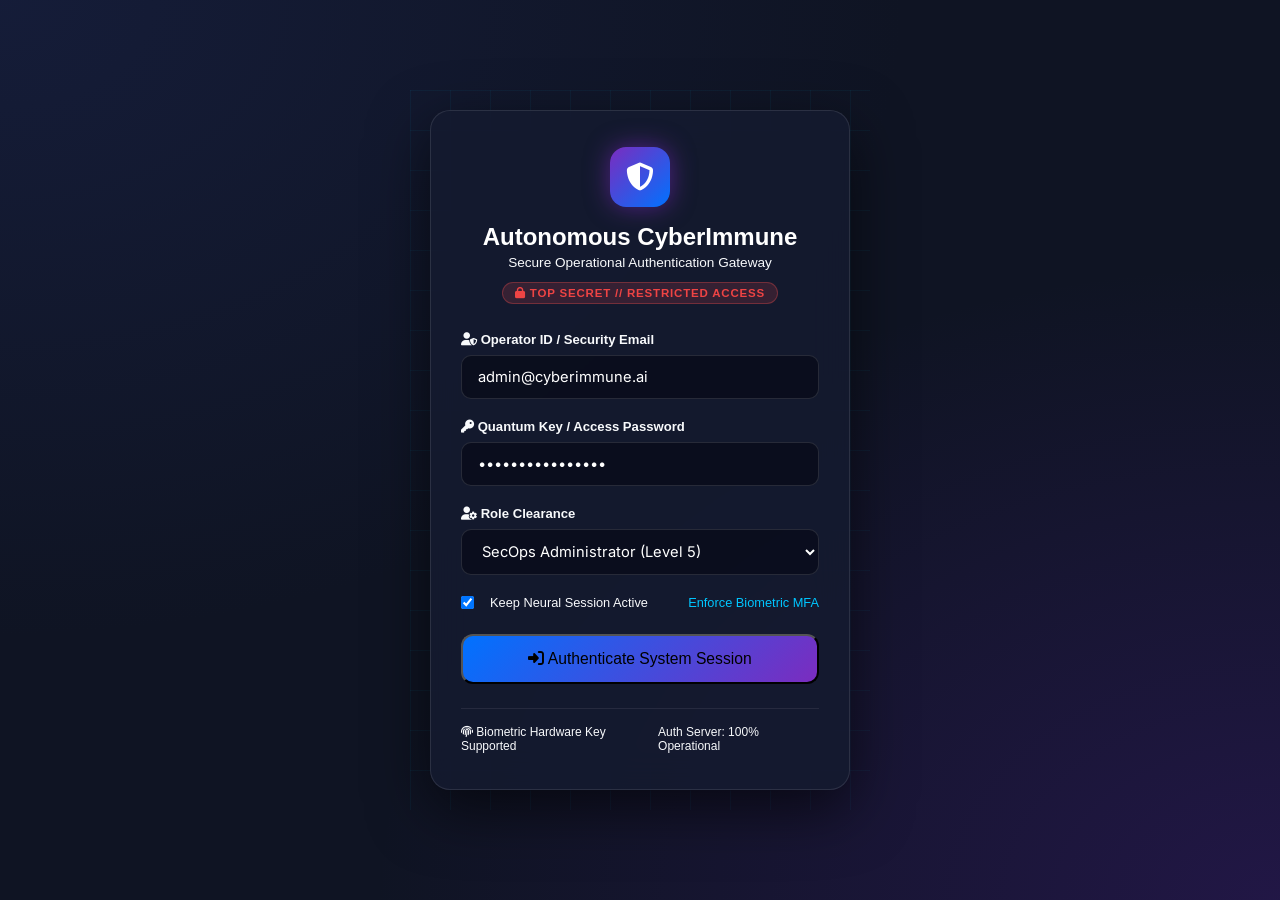
==== login.html @ c81a0764 "Add login page UI" ====
<!DOCTYPE html>
<html lang="en">
<head>
    <meta charset="UTF-8">
    <meta name="viewport" content="width=device-width, initial-scale=1.0">
    <title>CyberImmune - Secure Terminal Authentication</title>
    <link href="https://fonts.googleapis.com/css2?family=Inter:wght@300;400;500;600;700&family=JetBrains+Mono:wght@400;600&display=swap" rel="stylesheet">
    <link rel="stylesheet" href="https://cdnjs.cloudflare.com/ajax/libs/font-awesome/6.4.0/css/all.min.css">
    <link rel="stylesheet" href="css/style.css">
    <link rel="stylesheet" href="css/login.css">
</head>
<body class="dark-theme login-body">
    <div class="login-wrapper">
        <!-- Background Grid Effect -->
        <div class="cyber-grid-overlay"></div>

        <div class="login-card">
            <div class="login-header">
                <div class="brand-logo">
                    <i class="fa-solid fa-shield-halved glow-shield"></i>
                </div>
                <h2>Autonomous CyberImmune</h2>
                <p class="subtitle">Secure Operational Authentication Gateway</p>
                <div class="clearance-badge">
                    <i class="fa-solid fa-lock"></i> TOP SECRET // RESTRICTED ACCESS
                </div>
            </div>

            <!-- Login Form -->
            <form id="loginForm" onsubmit="handleLogin(event)">
                <div class="form-group">
                    <label for="username"><i class="fa-solid fa-user-shield"></i> Operator ID / Security Email</label>
                    <div class="input-wrapper">
                        <input type="text" id="username" placeholder="admin@cyberimmune.ai" required value="admin@cyberimmune.ai">
                    </div>
                </div>

                <div class="form-group">
                    <label for="password"><i class="fa-solid fa-key"></i> Quantum Key / Access Password</label>
                    <div class="input-wrapper">
                        <input type="password" id="password" placeholder="••••••••••••••••" required value="CyberShield2026!">
                    </div>
                </div>

                <div class="form-group">
                    <label for="clearance"><i class="fa-solid fa-user-gear"></i> Role Clearance</label>
                    <div class="input-wrapper">
                        <select id="clearance">
                            <option value="admin">SecOps Administrator (Level 5)</option>
                            <option value="analyst">Security Threat Analyst (Level 3)</option>
                            <option value="auditor">Compliance & AI Auditor (Level 2)</option>
                        </select>
                    </div>
                </div>

                <div class="form-options">
                    <label class="checkbox-container">
                        <input type="checkbox" checked>
                        <span class="checkmark"></span>
                        Keep Neural Session Active
                    </label>
                    <a href="#" class="forgot-link" onclick="triggerMFA()">Enforce Biometric MFA</a>
                </div>

                <button type="submit" class="btn btn-login" id="loginBtn">
                    <i class="fa-solid fa-right-to-bracket"></i> Authenticate System Session
                </button>
            </form>

            <div class="login-footer">
                <p><i class="fa-solid fa-fingerprint"></i> Biometric Hardware Key Supported</p>
                <span class="status-indicator"><span class="status-dot"></span> Auth Server: 100% Operational</span>
            </div>
        </div>
    </div>

    <script>
        function handleLogin(e) {
            e.preventDefault();
            const btn = document.getElementById('loginBtn');
            btn.innerHTML = '<i class="fa-solid fa-circle-notch fa-spin"></i> Verifying Credentials & RSA Signatures...';
            btn.disabled = true;

            setTimeout(() => {
                btn.innerHTML = '<i class="fa-solid fa-circle-check"></i> Access Granted! Redirecting...';
                btn.style.background = 'linear-gradient(135deg, #00e676, #00b0ff)';
                
                setTimeout(() => {
                    window.location.href = 'index.html';
                }, 800);
            }, 1200);
        }

        function triggerMFA() {
            alert('Hardware Passkey prompt initiated. Insert your YubiKey or scan WebAuthn fingerprint.');
        }
    </script>
</body>
</html>
---- css/style.css ----
/* ----------------------------------------------------
   Spacious Enterprise Cyber Immune Dashboard Styles
   ---------------------------------------------------- */
:root {
    --bg-page: #eef2f7;
    --bg-page-dark: #0f1423;
    
    --card-bg: #ffffff;
    --card-bg-dark: rgba(23, 29, 48, 0.75);
    --card-border: rgba(255, 255, 255, 0.08);
    
    --text-heading: #1e293b;
    --text-heading-dark: #f8fafc;
    --text-sub: #64748b;
    --text-sub-dark: #94a3b8;
    
    /* Button Gradients matching reference image */
    --btn-blue: linear-gradient(135deg, #0075ff, #0052cc);
    --btn-blue-hover: linear-gradient(135deg, #0060d0, #003d99);
    --btn-purple: linear-gradient(135deg, #6c2bd9, #4c1d95);
    --btn-purple-hover: linear-gradient(135deg, #581c87, #3b0764);

    --accent-cyan: #00f2fe;
    --accent-green: #10b981;
    --accent-red: #ef4444;

    --font-primary: 'Plus Jakarta Sans', -apple-system, BlinkMacSystemFont, sans-serif;
    --font-mono: 'JetBrains Mono', monospace;
    
    --radius-card: 24px;
    --radius-btn: 14px;
}

* {
    margin: 0;
    padding: 0;
    box-sizing: border-box;
}

body.dark-theme {
    background-color: var(--bg-page-dark);
    background-image: 
        radial-gradient(at 0% 0%, rgba(30, 41, 89, 0.4) 0px, transparent 50%),
        radial-gradient(at 100% 100%, rgba(76, 29, 149, 0.3) 0px, transparent 50%);
    background-attachment: fixed;
    color: var(--text-heading-dark);
    font-family: var(--font-primary);
    min-height: 100vh;
    overflow-x: hidden;
}

.app-layout {
    display: flex;
    min-height: 100vh;
}

/* ------------------ SIDEBAR ------------------ */
.sidebar {
    width: 280px;
    background: rgba(15, 20, 35, 0.85);
    backdrop-filter: blur(20px);
    border-right: 1px solid var(--card-border);
    display: flex;
    flex-direction: column;
    padding: 32px 20px;
    position: sticky;
    top: 0;
    height: 100vh;
    z-index: 100;
}

.sidebar-header {
    display: flex;
    align-items: center;
    gap: 14px;
    padding-bottom: 28px;
    border-bottom: 1px solid var(--card-border);
    margin-bottom: 28px;
}

.brand-logo {
    width: 48px;
    height: 48px;
    background: var(--btn-purple);
    border-radius: 14px;
    display: flex;
    align-items: center;
    justify-content: center;
    font-size: 22px;
    color: #fff;
    box-shadow: 0 0 20px rgba(108, 43, 217, 0.4);
}

.brand-info h2 {
    font-size: 1.2rem;
    font-weight: 700;
    color: #fff;
}

.version-tag {
    font-size: 0.75rem;
    color: var(--accent-cyan);
    font-family: var(--font-mono);
}

.nav-links {
    display: flex;
    flex-direction: column;
    gap: 10px;
    flex: 1;
}

.nav-link {
    display: flex;
    align-items: center;
    gap: 14px;
    padding: 14px 18px;
    color: var(--text-sub-dark);
    text-decoration: none;
    font-size: 0.95rem;
    font-weight: 500;
    border-radius: 14px;
    transition: all 0.25s ease;
}

.nav-link i {
    font-size: 1.1rem;
    width: 22px;
}

.nav-link:hover, .nav-link.active {
    color: #fff;
    background: rgba(0, 117, 255, 0.15);
    border-left: 4px solid var(--accent-cyan);
}

.sidebar-user {
    padding-top: 20px;
    border-top: 1px solid var(--card-border);
    display: flex;
    align-items: center;
    gap: 12px;
}

.user-avatar {
    width: 40px;
    height: 40px;
    background: rgba(255, 255, 255, 0.1);
    border-radius: 50%;
    display: flex;
    align-items: center;
    justify-content: center;
    color: var(--accent-cyan);
}

.user-name {
    font-size: 0.88rem;
    font-weight: 600;
    color: #fff;
}

.user-role {
    font-size: 0.75rem;
    color: var(--text-sub-dark);
}

/* ------------------ WORKSPACE CANVAS ------------------ */
.workspace {
    flex: 1;
    padding: 40px 50px;
    max-width: 1440px;
    margin: 0 auto;
    display: flex;
    flex-direction: column;
    gap: 32px; /* Generous breathing room between sections */
}

/* Top Banner Header */
.top-banner-card {
    background: rgba(255, 255, 255, 0.05);
    border: 1px solid var(--card-border);
    backdrop-filter: blur(16px);
    border-radius: var(--radius-card);
    padding: 28px 40px;
    display: flex;
    justify-content: space-between;
    align-items: center;
    box-shadow: 0 10px 30px rgba(0, 0, 0, 0.2);
}

.banner-title h1 {
    font-size: 1.75rem;
    font-weight: 700;
    letter-spacing: -0.5px;
    color: #ffffff;
}

.online-status-badge {
    display: flex;
    align-items: center;
    gap: 10px;
    background: rgba(16, 185, 129, 0.12);
    border: 1px solid rgba(16, 185, 129, 0.3);
    padding: 10px 20px;
    border-radius: 30px;
    color: var(--accent-green);
    font-weight: 600;
    font-size: 0.9rem;
}

.pulse-dot {
    width: 10px;
    height: 10px;
    background: var(--accent-green);
    border-radius: 50%;
    box-shadow: 0 0 12px var(--accent-green);
    animation: pulseGlow 2s infinite;
}

@keyframes pulseGlow {
    0% { transform: scale(0.95); opacity: 0.8; }
    50% { transform: scale(1.25); opacity: 1; }
    100% { transform: scale(0.95); opacity: 0.8; }
}

/* ------------------ SECTION CARDS (Spacious & Clean) ------------------ */
.section-card {
    background: var(--card-bg-dark);
    border: 1px solid var(--card-border);
    backdrop-filter: blur(20px);
    border-radius: var(--radius-card);
    padding: 36px 44px; /* Generous internal card padding */
    box-shadow: 0 12px 40px rgba(0, 0, 0, 0.3);
}

.section-card-header {
    margin-bottom: 24px;
}

.section-card-header h2 {
    font-size: 1.4rem;
    font-weight: 700;
    color: #ffffff;
}

.section-subtitle {
    color: var(--text-sub-dark);
    font-size: 0.95rem;
    margin-top: 6px;
}

/* ------------------ SYSTEM CONTROLS BUTTON GRID ------------------ */
/* Exact match to user photo layout: Clean 3-column button grid */
.controls-button-grid {
    display: grid;
    grid-template-columns: repeat(3, 1fr);
    gap: 20px; /* Generous gap between buttons */
    margin-top: 10px;
}

.action-btn {
    padding: 18px 24px; /* Spacious button height */
    border-radius: var(--radius-btn);
    border: none;
    font-size: 0.98rem;
    font-weight: 600;
    color: #ffffff;
    cursor: pointer;
    text-align: center;
    transition: all 0.25s cubic-bezier(0.4, 0, 0.2, 1);
    box-shadow: 0 6px 20px rgba(0, 0, 0, 0.25);
    letter-spacing: 0.2px;
}

.btn-blue {
    background: var(--btn-blue);
}
.btn-blue:hover {
    background: var(--btn-blue-hover);
    transform: translateY(-3px);
    box-shadow: 0 10px 25px rgba(0, 117, 255, 0.4);
}

.btn-purple {
    background: var(--btn-purple);
}
.btn-purple:hover {
    background: var(--btn-purple-hover);
    transform: translateY(-3px);
    box-shadow: 0 10px 25px rgba(108, 43, 217, 0.4);
}

/* ------------------ REAL-TIME METRICS (Spacious & Prominent) ------------------ */
.metrics-spacious-grid {
    display: grid;
    grid-template-columns: repeat(2, 1fr); /* 2 large clean boxes as seen in photo or 4 */
    gap: 28px;
    margin-top: 12px;
}

@media (min-width: 1200px) {
    .metrics-spacious-grid {
        grid-template-columns: repeat(4, 1fr);
    }
}

.metric-container {
    background: rgba(255, 255, 255, 0.03);
    border: 1px solid var(--card-border);
    border-radius: 18px;
    padding: 32px 24px;
    text-align: center;
    transition: background 0.3s ease;
}

.metric-container:hover {
    background: rgba(255, 255, 255, 0.05);
}

.metric-heading {
    font-size: 0.85rem;
    font-weight: 700;
    letter-spacing: 2px;
    color: var(--text-sub-dark);
    text-transform: uppercase;
}

.metric-value-large {
    font-size: 3rem; /* Prominent large numbers */
    font-weight: 700;
    color: #0075ff; /* Rich blue color matching screenshot */
    margin-top: 16px;
    font-family: var(--font-mono);
    text-shadow: 0 0 20px rgba(0, 117, 255, 0.3);
}

/* ------------------ TELEMETRY & LOGS ------------------ */
.dual-section-grid {
    display: grid;
    grid-template-columns: 3fr 2fr;
    gap: 32px;
}

.flex-header {
    display: flex;
    justify-content: space-between;
    align-items: center;
}

.live-tag {
    background: rgba(239, 68, 68, 0.15);
    color: var(--accent-red);
    padding: 6px 14px;
    border-radius: 20px;
    font-size: 0.78rem;
    font-weight: 700;
    letter-spacing: 1px;
}

.chart-wrapper {
    height: 300px;
    position: relative;
    margin-top: 12px;
}

.spacious-logs-container {
    background: rgba(10, 14, 26, 0.8);
    border: 1px solid var(--card-border);
    border-radius: 16px;
    padding: 16px;
    height: 300px;
    overflow-y: auto;
    font-family: var(--font-mono);
    font-size: 0.85rem;
    display: flex;
    flex-direction: column;
    gap: 10px;
}

.log-item {
    padding: 10px 14px;
    border-radius: 8px;
    line-height: 1.5;
}

.log-item.info { background: rgba(0, 242, 254, 0.06); color: #e2e8f0; }
.log-item.success { background: rgba(16, 185, 129, 0.08); color: #a7f3d0; }
.log-item.warning { background: rgba(245, 158, 11, 0.08); color: #fde68a; }
.log-item.danger { background: rgba(239, 68, 68, 0.1); color: #fca5a5; }

.log-time { color: var(--text-sub-dark); margin-right: 8px; }
.log-tag { font-weight: 700; color: #fff; margin-right: 6px; }

.btn-clear {
    background: none;
    border: none;
    color: var(--text-sub-dark);
    cursor: pointer;
    font-size: 0.85rem;
}
.btn-clear:hover { color: #fff; }

/* ------------------ MODAL ------------------ */
.modal-backdrop {
    position: fixed;
    top: 0; left: 0; right: 0; bottom: 0;
    background: rgba(10, 14, 26, 0.8);
    backdrop-filter: blur(10px);
    display: none;
    align-items: center;
    justify-content: center;
    z-index: 1000;
}

.modal-backdrop.active { display: flex; }

.modal-window {
    background: #151b2e;
    border: 1px solid var(--card-border);
    border-radius: var(--radius-card);
    width: 650px;
    max-width: 90%;
    padding: 36px;
    box-shadow: 0 25px 60px rgba(0, 0, 0, 0.6);
}

.modal-top {
    display: flex;
    justify-content: space-between;
    align-items: center;
    border-bottom: 1px solid var(--card-border);
    padding-bottom: 16px;
    margin-bottom: 20px;
}

.modal-close {
    background: none;
    border: none;
    color: var(--text-sub-dark);
    font-size: 1.8rem;
    cursor: pointer;
}
.modal-close:hover { color: #fff; }

/* Responsive */
@media (max-width: 1024px) {
    .controls-button-grid { grid-template-columns: repeat(2, 1fr); }
    .dual-section-grid { grid-template-columns: 1fr; }
}

@media (max-width: 768px) {
    .app-layout { flex-direction: column; }
    .sidebar { width: 100%; height: auto; position: relative; }
    .controls-button-grid { grid-template-columns: 1fr; }
    .workspace { padding: 20px; }
}
---- css/login.css ----
/* Login Page Specific Styling */

.login-body {
    display: flex;
    align-items: center;
    justify-content: center;
    min-height: 100vh;
    background: #090c19;
    position: relative;
    overflow: hidden;
}

.cyber-grid-overlay {
    position: absolute;
    top: 0; left: 0; right: 0; bottom: 0;
    background-image: 
        linear-gradient(rgba(0, 198, 255, 0.05) 1px, transparent 1px),
        linear-gradient(90deg, rgba(0, 198, 255, 0.05) 1px, transparent 1px);
    background-size: 40px 40px;
    pointer-events: none;
}

.login-wrapper {
    position: relative;
    z-index: 10;
    width: 100%;
    max-width: 460px;
    padding: 20px;
}

.login-card {
    background: rgba(20, 26, 48, 0.85);
    border: 1px solid rgba(255, 255, 255, 0.1);
    backdrop-filter: blur(20px);
    border-radius: 20px;
    padding: 36px 30px;
    box-shadow: 0 20px 60px rgba(0, 0, 0, 0.6);
}

.login-header {
    text-align: center;
    margin-bottom: 28px;
}

.brand-logo {
    width: 60px;
    height: 60px;
    background: linear-gradient(135deg, #7b2cbf, #0072ff);
    border-radius: 16px;
    display: flex;
    align-items: center;
    justify-content: center;
    font-size: 28px;
    margin: 0 auto 16px;
    box-shadow: 0 0 25px rgba(123, 44, 191, 0.6);
}

.login-header h2 {
    font-size: 1.5rem;
    font-weight: 700;
    color: #fff;
}

.login-header .subtitle {
    font-size: 0.85rem;
    color: var(--text-muted);
    margin-top: 4px;
}

.clearance-badge {
    display: inline-block;
    background: rgba(255, 82, 82, 0.15);
    border: 1px solid rgba(255, 82, 82, 0.3);
    color: var(--accent-red);
    font-size: 0.72rem;
    font-weight: 700;
    padding: 4px 12px;
    border-radius: 20px;
    margin-top: 12px;
    letter-spacing: 0.8px;
}

.form-group {
    margin-bottom: 20px;
}

.form-group label {
    display: block;
    font-size: 0.82rem;
    font-weight: 600;
    color: var(--text-muted);
    margin-bottom: 8px;
}

.input-wrapper input, .input-wrapper select {
    width: 100%;
    padding: 12px 16px;
    background: rgba(8, 11, 24, 0.7);
    border: 1px solid rgba(255, 255, 255, 0.12);
    border-radius: 10px;
    color: #fff;
    font-family: 'Inter', sans-serif;
    font-size: 0.92rem;
    outline: none;
    transition: all 0.2s ease;
}

.input-wrapper input:focus, .input-wrapper select:focus {
    border-color: #00c6ff;
    box-shadow: 0 0 12px rgba(0, 198, 255, 0.3);
}

.form-options {
    display: flex;
    justify-content: space-between;
    align-items: center;
    font-size: 0.8rem;
    color: var(--text-muted);
    margin-bottom: 24px;
}

.checkbox-container {
    display: flex;
    align-items: center;
    gap: 8px;
    cursor: pointer;
}

.forgot-link {
    color: #00c6ff;
    text-decoration: none;
}
.forgot-link:hover { text-decoration: underline; }

.btn-login {
    width: 100%;
    padding: 14px;
    font-size: 0.98rem;
    background: linear-gradient(135deg, #0072ff, #7b2cbf);
    border-radius: 12px;
}

.login-footer {
    margin-top: 24px;
    padding-top: 16px;
    border-top: 1px solid rgba(255, 255, 255, 0.08);
    display: flex;
    justify-content: space-between;
    align-items: center;
    font-size: 0.75rem;
    color: var(--text-muted);
}
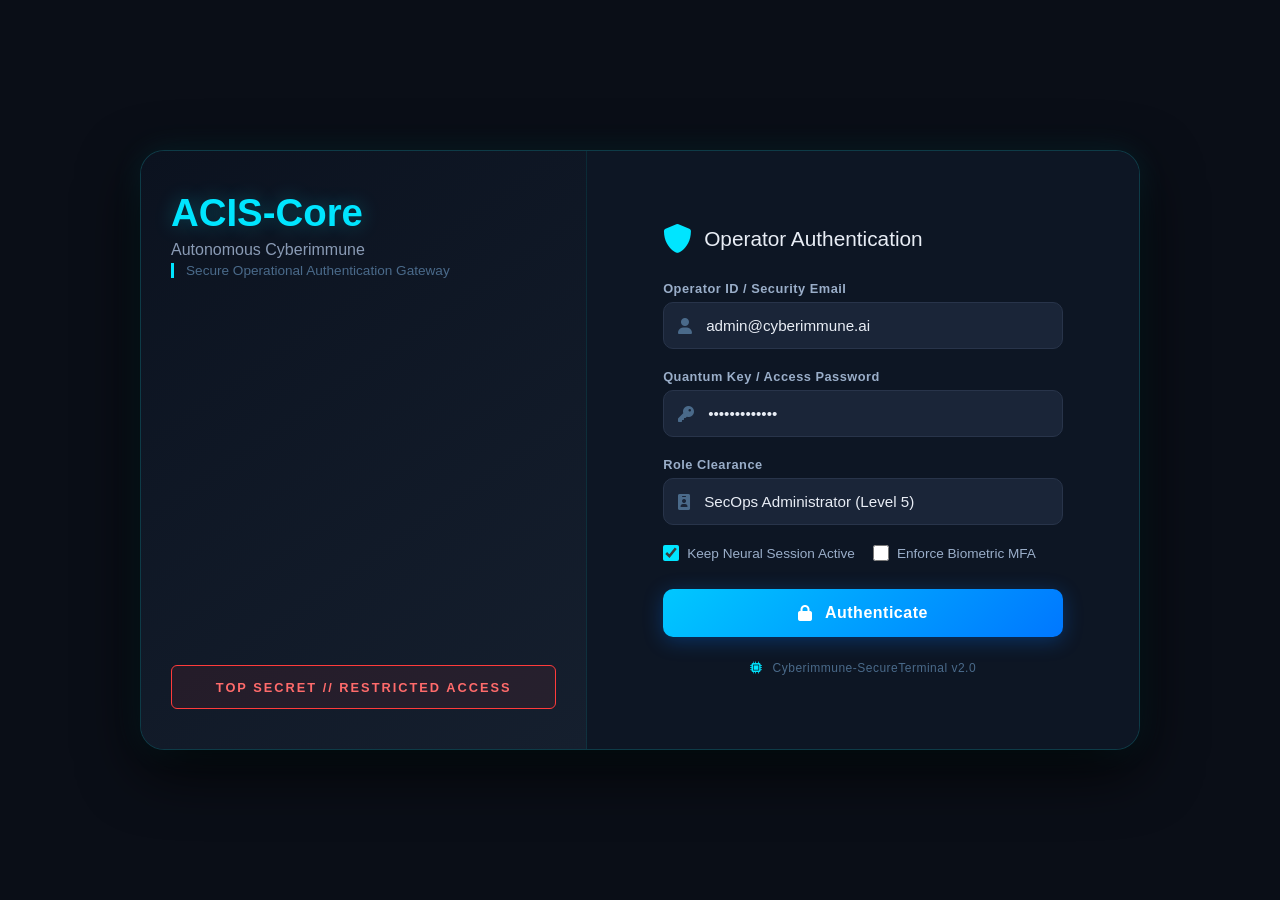
==== commit 0b9496c4: "Added Flask backend, ML models, and updated UI scripts" ====
--- a/login.html
+++ b/login.html
@@ -1,99 +1,106 @@
 <!DOCTYPE html>
-<html lang="en">
+<html>
 <head>
     <meta charset="UTF-8">
-    <meta name="viewport" content="width=device-width, initial-scale=1.0">
-    <title>CyberImmune - Secure Terminal Authentication</title>
-    <link href="https://fonts.googleapis.com/css2?family=Inter:wght@300;400;500;600;700&family=JetBrains+Mono:wght@400;600&display=swap" rel="stylesheet">
-    <link rel="stylesheet" href="https://cdnjs.cloudflare.com/ajax/libs/font-awesome/6.4.0/css/all.min.css">
-    <link rel="stylesheet" href="css/style.css">
+    <title>ACIS-Core Login</title>
     <link rel="stylesheet" href="css/login.css">
+    <link rel="stylesheet" href="https://cdnjs.cloudflare.com/ajax/libs/font-awesome/6.0.0-beta3/css/all.min.css">
 </head>
-<body class="dark-theme login-body">
-    <div class="login-wrapper">
-        <!-- Background Grid Effect -->
-        <div class="cyber-grid-overlay"></div>
-
-        <div class="login-card">
-            <div class="login-header">
-                <div class="brand-logo">
-                    <i class="fa-solid fa-shield-halved glow-shield"></i>
+<body>
+    <div class="login-container">
+        <div class="login-left">
+            <div class="brand">
+                <h1>ACIS-Core</h1>
+                <p>Autonomous Cyberimmune</p>
+                <p class="tagline">Secure Operational Authentication Gateway</p>
+            </div>
+            <div class="classification">
+                <span>TOP SECRET // RESTRICTED ACCESS</span>
+            </div>
+        </div>
+        <div class="login-right">
+            <div class="form-wrapper">
+                <div class="form-header">
+                    <i class="fas fa-shield-alt"></i>
+                    <h2>Operator Authentication</h2>
                 </div>
-                <h2>Autonomous CyberImmune</h2>
-                <p class="subtitle">Secure Operational Authentication Gateway</p>
-                <div class="clearance-badge">
-                    <i class="fa-solid fa-lock"></i> TOP SECRET // RESTRICTED ACCESS
+                <form id="loginForm">
+                    <div class="input-group">
+                        <label>Operator ID / Security Email</label>
+                        <div class="input-field">
+                            <i class="fas fa-user"></i>
+                            <input type="email" id="email" value="admin@cyberimmune.ai" required>
+                        </div>
+                    </div>
+                    <div class="input-group">
+                        <label>Quantum Key / Access Password</label>
+                        <div class="input-field">
+                            <i class="fas fa-key"></i>
+                            <input type="password" id="password" value="SecurePass123" required>
+                        </div>
+                    </div>
+                    <div class="input-group">
+                        <label>Role Clearance</label>
+                        <div class="input-field">
+                            <i class="fas fa-id-badge"></i>
+                            <select id="role">
+                                <option>SecOps Administrator (Level 5)</option>
+                                <option>Cyber Analyst (Level 4)</option>
+                                <option>Security Engineer (Level 3)</option>
+                                <option>Observer (Level 2)</option>
+                                <option>Guest (Level 1)</option>
+                            </select>
+                        </div>
+                    </div>
+                    <div class="checkbox-group">
+                        <label class="checkbox-item"><input type="checkbox" checked><span>Keep Neural Session Active</span></label>
+                        <label class="checkbox-item"><input type="checkbox"><span>Enforce Biometric MFA</span></label>
+                    </div>
+                    <button type="submit" class="login-btn" id="loginBtn">
+                        <i class="fas fa-lock"></i> Authenticate
+                    </button>
+                </form>
+                <div class="footer-note">
+                    <i class="fas fa-microchip"></i> Cyberimmune-SecureTerminal v2.0
                 </div>
-            </div>
-
-            <!-- Login Form -->
-            <form id="loginForm" onsubmit="handleLogin(event)">
-                <div class="form-group">
-                    <label for="username"><i class="fa-solid fa-user-shield"></i> Operator ID / Security Email</label>
-                    <div class="input-wrapper">
-                        <input type="text" id="username" placeholder="admin@cyberimmune.ai" required value="admin@cyberimmune.ai">
-                    </div>
-                </div>
-
-                <div class="form-group">
-                    <label for="password"><i class="fa-solid fa-key"></i> Quantum Key / Access Password</label>
-                    <div class="input-wrapper">
-                        <input type="password" id="password" placeholder="••••••••••••••••" required value="CyberShield2026!">
-                    </div>
-                </div>
-
-                <div class="form-group">
-                    <label for="clearance"><i class="fa-solid fa-user-gear"></i> Role Clearance</label>
-                    <div class="input-wrapper">
-                        <select id="clearance">
-                            <option value="admin">SecOps Administrator (Level 5)</option>
-                            <option value="analyst">Security Threat Analyst (Level 3)</option>
-                            <option value="auditor">Compliance & AI Auditor (Level 2)</option>
-                        </select>
-                    </div>
-                </div>
-
-                <div class="form-options">
-                    <label class="checkbox-container">
-                        <input type="checkbox" checked>
-                        <span class="checkmark"></span>
-                        Keep Neural Session Active
-                    </label>
-                    <a href="#" class="forgot-link" onclick="triggerMFA()">Enforce Biometric MFA</a>
-                </div>
-
-                <button type="submit" class="btn btn-login" id="loginBtn">
-                    <i class="fa-solid fa-right-to-bracket"></i> Authenticate System Session
-                </button>
-            </form>
-
-            <div class="login-footer">
-                <p><i class="fa-solid fa-fingerprint"></i> Biometric Hardware Key Supported</p>
-                <span class="status-indicator"><span class="status-dot"></span> Auth Server: 100% Operational</span>
             </div>
         </div>
     </div>
-
     <script>
-        function handleLogin(e) {
+        document.getElementById('loginForm').addEventListener('submit', async function(e) {
             e.preventDefault();
             const btn = document.getElementById('loginBtn');
-            btn.innerHTML = '<i class="fa-solid fa-circle-notch fa-spin"></i> Verifying Credentials & RSA Signatures...';
+            const originalText = btn.innerHTML;
+            btn.innerHTML = '<i class="fas fa-spinner fa-spin"></i> Authenticating...';
             btn.disabled = true;
-
-            setTimeout(() => {
-                btn.innerHTML = '<i class="fa-solid fa-circle-check"></i> Access Granted! Redirecting...';
-                btn.style.background = 'linear-gradient(135deg, #00e676, #00b0ff)';
-                
-                setTimeout(() => {
+            try {
+                const res = await fetch('http://127.0.0.1:5001/api/login', {
+                    method: 'POST',
+                    headers: { 'Content-Type': 'application/json' },
+                    body: JSON.stringify({
+                        email: document.getElementById('email').value,
+                        password: document.getElementById('password').value,
+                        role: document.getElementById('role').value
+                    })
+                });
+                const data = await res.json();
+                if (data.success) {
+                    localStorage.setItem('user', JSON.stringify(data));
+                    alert('✅ Login successful!');
                     window.location.href = 'index.html';
-                }, 800);
-            }, 1200);
-        }
-
-        function triggerMFA() {
-            alert('Hardware Passkey prompt initiated. Insert your YubiKey or scan WebAuthn fingerprint.');
+                } else {
+                    alert('❌ Login failed: ' + data.message);
+                }
+            } catch (err) {
+                alert('❌ Server not running! Start backend first.');
+            } finally {
+                btn.innerHTML = originalText;
+                btn.disabled = false;
+            }
+        });
+        if (localStorage.getItem('user')) {
+            window.location.href = 'index.html';
         }
     </script>
 </body>
-</html>
+</html>
--- a/css/login.css
+++ b/css/login.css
@@ -1,152 +1,36 @@
-/* Login Page Specific Styling */
-
-.login-body {
-    display: flex;
-    align-items: center;
-    justify-content: center;
-    min-height: 100vh;
-    background: #090c19;
-    position: relative;
-    overflow: hidden;
-}
-
-.cyber-grid-overlay {
-    position: absolute;
-    top: 0; left: 0; right: 0; bottom: 0;
-    background-image: 
-        linear-gradient(rgba(0, 198, 255, 0.05) 1px, transparent 1px),
-        linear-gradient(90deg, rgba(0, 198, 255, 0.05) 1px, transparent 1px);
-    background-size: 40px 40px;
-    pointer-events: none;
-}
-
-.login-wrapper {
-    position: relative;
-    z-index: 10;
-    width: 100%;
-    max-width: 460px;
-    padding: 20px;
-}
-
-.login-card {
-    background: rgba(20, 26, 48, 0.85);
-    border: 1px solid rgba(255, 255, 255, 0.1);
-    backdrop-filter: blur(20px);
-    border-radius: 20px;
-    padding: 36px 30px;
-    box-shadow: 0 20px 60px rgba(0, 0, 0, 0.6);
-}
-
-.login-header {
-    text-align: center;
-    margin-bottom: 28px;
-}
-
-.brand-logo {
-    width: 60px;
-    height: 60px;
-    background: linear-gradient(135deg, #7b2cbf, #0072ff);
-    border-radius: 16px;
-    display: flex;
-    align-items: center;
-    justify-content: center;
-    font-size: 28px;
-    margin: 0 auto 16px;
-    box-shadow: 0 0 25px rgba(123, 44, 191, 0.6);
-}
-
-.login-header h2 {
-    font-size: 1.5rem;
-    font-weight: 700;
-    color: #fff;
-}
-
-.login-header .subtitle {
-    font-size: 0.85rem;
-    color: var(--text-muted);
-    margin-top: 4px;
-}
-
-.clearance-badge {
-    display: inline-block;
-    background: rgba(255, 82, 82, 0.15);
-    border: 1px solid rgba(255, 82, 82, 0.3);
-    color: var(--accent-red);
-    font-size: 0.72rem;
-    font-weight: 700;
-    padding: 4px 12px;
-    border-radius: 20px;
-    margin-top: 12px;
-    letter-spacing: 0.8px;
-}
-
-.form-group {
-    margin-bottom: 20px;
-}
-
-.form-group label {
-    display: block;
-    font-size: 0.82rem;
-    font-weight: 600;
-    color: var(--text-muted);
-    margin-bottom: 8px;
-}
-
-.input-wrapper input, .input-wrapper select {
-    width: 100%;
-    padding: 12px 16px;
-    background: rgba(8, 11, 24, 0.7);
-    border: 1px solid rgba(255, 255, 255, 0.12);
-    border-radius: 10px;
-    color: #fff;
-    font-family: 'Inter', sans-serif;
-    font-size: 0.92rem;
-    outline: none;
-    transition: all 0.2s ease;
-}
-
-.input-wrapper input:focus, .input-wrapper select:focus {
-    border-color: #00c6ff;
-    box-shadow: 0 0 12px rgba(0, 198, 255, 0.3);
-}
-
-.form-options {
-    display: flex;
-    justify-content: space-between;
-    align-items: center;
-    font-size: 0.8rem;
-    color: var(--text-muted);
-    margin-bottom: 24px;
-}
-
-.checkbox-container {
-    display: flex;
-    align-items: center;
-    gap: 8px;
-    cursor: pointer;
-}
-
-.forgot-link {
-    color: #00c6ff;
-    text-decoration: none;
-}
-.forgot-link:hover { text-decoration: underline; }
-
-.btn-login {
-    width: 100%;
-    padding: 14px;
-    font-size: 0.98rem;
-    background: linear-gradient(135deg, #0072ff, #7b2cbf);
-    border-radius: 12px;
-}
-
-.login-footer {
-    margin-top: 24px;
-    padding-top: 16px;
-    border-top: 1px solid rgba(255, 255, 255, 0.08);
-    display: flex;
-    justify-content: space-between;
-    align-items: center;
-    font-size: 0.75rem;
-    color: var(--text-muted);
-}
+* { margin:0; padding:0; box-sizing:border-box; font-family:'Segoe UI',Tahoma,Geneva,Verdana,sans-serif; }
+body { background:#0a0e17; height:100vh; display:flex; align-items:center; justify-content:center; padding:20px; }
+.login-container { display:flex; width:1000px; max-width:100%; min-height:600px; background:#111927; border-radius:24px; overflow:hidden; box-shadow:0 20px 60px rgba(0,0,0,0.8), 0 0 30px rgba(0,255,255,0.1); border:1px solid rgba(0,255,255,0.15); }
+.login-left { flex:1.2; background:linear-gradient(145deg,#0b121f,#151f2e); padding:40px 30px; display:flex; flex-direction:column; justify-content:space-between; border-right:1px solid rgba(0,255,255,0.1); }
+.brand h1 { font-size:2.4rem; font-weight:700; color:#00e5ff; text-shadow:0 0 20px rgba(0,229,255,0.3); }
+.brand p { color:#8a9bb5; font-size:1rem; margin-top:6px; }
+.brand .tagline { color:#4a6a8a; font-size:0.85rem; margin-top:4px; border-left:3px solid #00e5ff; padding-left:12px; }
+.classification { padding:12px 16px; border:1px solid #ff3b3b; border-radius:6px; background:rgba(255,59,59,0.08); text-align:center; }
+.classification span { color:#ff6b6b; font-weight:700; font-size:0.8rem; letter-spacing:2px; }
+.login-right { flex:1.5; padding:40px 35px; display:flex; align-items:center; justify-content:center; background:#0d1624; }
+.form-wrapper { width:100%; max-width:400px; }
+.form-header { display:flex; align-items:center; gap:12px; margin-bottom:28px; }
+.form-header i { font-size:1.8rem; color:#00e5ff; }
+.form-header h2 { color:#e8edf5; font-weight:500; font-size:1.3rem; }
+.input-group { margin-bottom:20px; }
+.input-group label { display:block; color:#9aaec9; font-size:0.8rem; font-weight:600; margin-bottom:6px; letter-spacing:0.5px; }
+.input-field { display:flex; align-items:center; background:#1a2538; border-radius:10px; border:1px solid #28344a; transition:0.3s; }
+.input-field:focus-within { border-color:#00e5ff; box-shadow:0 0 12px rgba(0,229,255,0.15); }
+.input-field i { color:#4a6a8a; padding:0 14px; font-size:1rem; }
+.input-field input, .input-field select { width:100%; padding:14px 14px 14px 0; background:transparent; border:none; outline:none; color:#e8edf5; font-size:0.95rem; }
+.input-field select { cursor:pointer; appearance:none; }
+.input-field select option { background:#1a2538; color:#e8edf5; }
+.checkbox-group { display:flex; flex-wrap:wrap; gap:18px; margin:20px 0 28px; }
+.checkbox-item { display:flex; align-items:center; gap:8px; color:#9aaec9; font-size:0.85rem; cursor:pointer; }
+.checkbox-item input[type="checkbox"] { accent-color:#00e5ff; width:16px; height:16px; cursor:pointer; }
+.login-btn { width:100%; padding:15px; background:linear-gradient(135deg,#00c8ff,#0077ff); border:none; border-radius:10px; color:#fff; font-weight:700; font-size:1rem; letter-spacing:0.5px; display:flex; align-items:center; justify-content:center; gap:12px; cursor:pointer; transition:0.3s; box-shadow:0 4px 20px rgba(0,119,255,0.3); }
+.login-btn:hover { transform:translateY(-2px); box-shadow:0 8px 30px rgba(0,119,255,0.5); }
+.login-btn:disabled { opacity:0.6; cursor:not-allowed; transform:none; }
+.footer-note { margin-top:24px; text-align:center; color:#4a6a8a; font-size:0.75rem; letter-spacing:0.5px; }
+.footer-note i { margin-right:6px; color:#00e5ff; }
+@media (max-width:768px) {
+    .login-container { flex-direction:column; min-height:auto; border-radius:16px; }
+    .login-left { border-right:none; border-bottom:1px solid rgba(0,255,255,0.1); padding:30px 20px; }
+    .login-right { padding:30px 20px; }
+    .brand h1 { font-size:1.8rem; }
+}
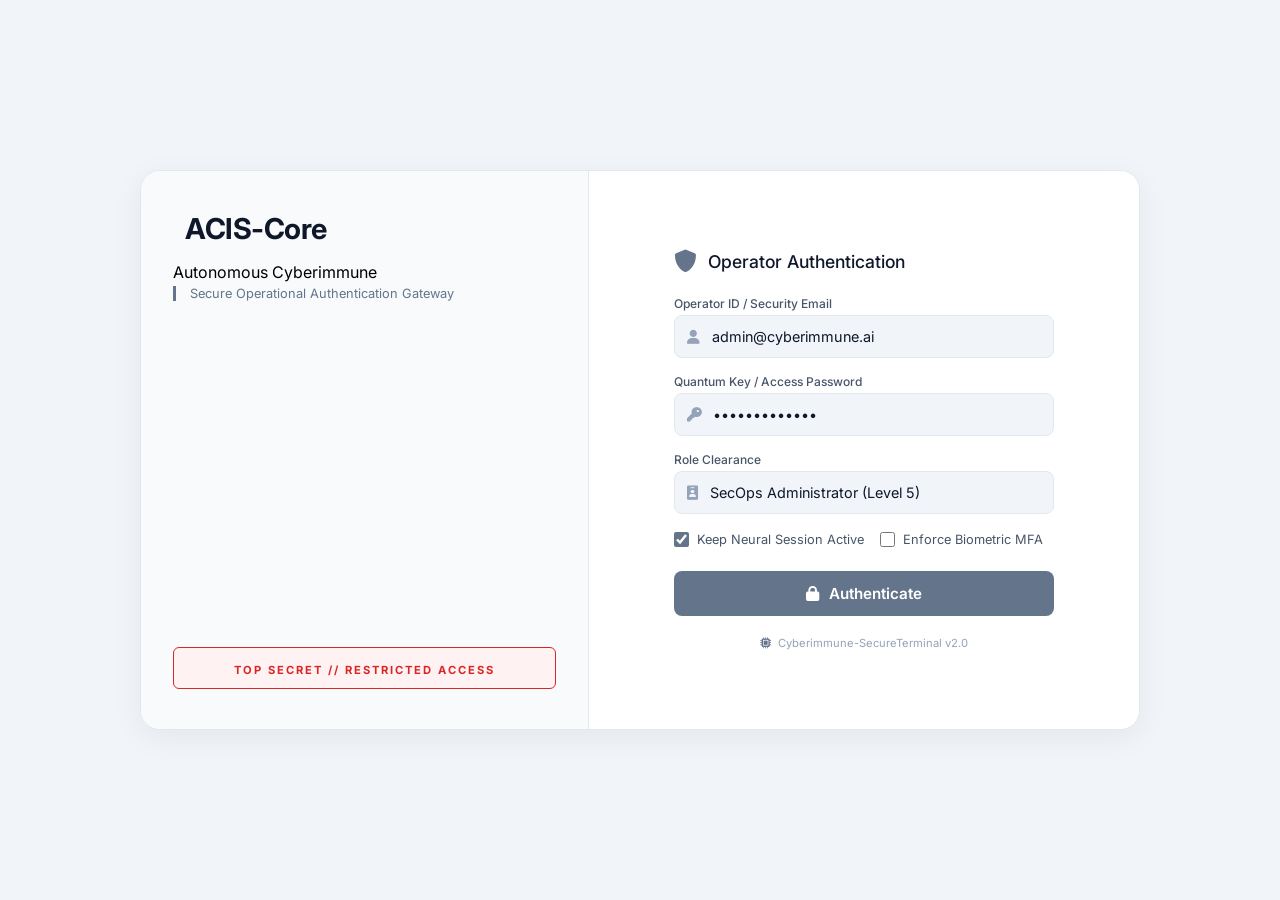
==== commit 28311cd7: "🎨 Major UI update: Light Grey theme, colorful SHAP, new login page" ====
--- a/login.html
+++ b/login.html
@@ -2,15 +2,275 @@
 <html>
 <head>
     <meta charset="UTF-8">
-    <title>ACIS-Core Login</title>
-    <link rel="stylesheet" href="css/login.css">
+    <meta name="viewport" content="width=device-width, initial-scale=1.0">
+    <title>ACIS-Core | Login</title>
+    <link href="https://fonts.googleapis.com/css2?family=Inter:wght@400;500;600;700&display=swap" rel="stylesheet">
     <link rel="stylesheet" href="https://cdnjs.cloudflare.com/ajax/libs/font-awesome/6.0.0-beta3/css/all.min.css">
+    <style>
+        * {
+            margin: 0;
+            padding: 0;
+            box-sizing: border-box;
+            font-family: 'Inter', -apple-system, BlinkMacSystemFont, sans-serif;
+        }
+
+        body {
+            background: #F1F5F9;
+            display: flex;
+            align-items: center;
+            justify-content: center;
+            min-height: 100vh;
+            padding: 20px;
+        }
+
+        .login-container {
+            display: flex;
+            width: 1000px;
+            max-width: 100%;
+            min-height: 560px;
+            background: #FFFFFF;
+            border-radius: 20px;
+            overflow: hidden;
+            box-shadow: 0 8px 32px rgba(0, 0, 0, 0.06);
+            border: 1px solid #e2e8f0;
+        }
+
+        .login-left {
+            flex: 1.2;
+            background: #F8FAFC;
+            padding: 40px 32px;
+            display: flex;
+            flex-direction: column;
+            justify-content: space-between;
+            border-right: 1px solid #e2e8f0;
+        }
+
+        .brand {
+            display: flex;
+            align-items: center;
+            gap: 12px;
+            margin-bottom: 16px;
+        }
+
+        .brand .shield-icon {
+            color: #64748b;
+            font-size: 2rem;
+        }
+
+        .brand h1 {
+            font-size: 1.8rem;
+            font-weight: 700;
+            color: #0F172A;
+            letter-spacing: -0.5px;
+        }
+
+        .brand p {
+            color: #475569;
+            font-size: 0.9rem;
+            margin-top: 2px;
+        }
+
+        .tagline {
+            color: #64748b;
+            font-size: 0.8rem;
+            border-left: 3px solid #64748b;
+            padding-left: 14px;
+            margin-top: 4px;
+        }
+
+        .classification {
+            padding: 10px 14px;
+            border: 1px solid #dc2626;
+            border-radius: 6px;
+            background: #fef2f2;
+            text-align: center;
+        }
+
+        .classification span {
+            color: #dc2626;
+            font-weight: 700;
+            font-size: 0.7rem;
+            letter-spacing: 2px;
+        }
+
+        .login-right {
+            flex: 1.5;
+            padding: 40px 36px;
+            display: flex;
+            align-items: center;
+            justify-content: center;
+            background: #FFFFFF;
+        }
+
+        .form-wrapper {
+            width: 100%;
+            max-width: 380px;
+        }
+
+        .form-header {
+            display: flex;
+            align-items: center;
+            gap: 12px;
+            margin-bottom: 24px;
+        }
+
+        .form-header i {
+            font-size: 1.4rem;
+            color: #64748b;
+        }
+
+        .form-header h2 {
+            color: #0F172A;
+            font-weight: 500;
+            font-size: 1.1rem;
+        }
+
+        .input-group {
+            margin-bottom: 16px;
+        }
+
+        .input-group label {
+            display: block;
+            color: #475569;
+            font-size: 0.75rem;
+            font-weight: 500;
+            margin-bottom: 4px;
+        }
+
+        .input-field {
+            display: flex;
+            align-items: center;
+            background: #f1f5f9;
+            border-radius: 8px;
+            border: 1px solid #e2e8f0;
+            transition: 0.2s;
+        }
+
+        .input-field:focus-within {
+            border-color: #64748b;
+            box-shadow: 0 0 0 3px rgba(100, 116, 139, 0.1);
+        }
+
+        .input-field i {
+            color: #94a3b8;
+            padding: 0 12px;
+            font-size: 0.9rem;
+        }
+
+        .input-field input,
+        .input-field select {
+            width: 100%;
+            padding: 12px 12px 12px 0;
+            background: transparent;
+            border: none;
+            outline: none;
+            color: #0F172A;
+            font-size: 0.9rem;
+        }
+
+        .input-field select {
+            cursor: pointer;
+            appearance: none;
+        }
+
+        .input-field select option {
+            background: #FFFFFF;
+            color: #0F172A;
+        }
+
+        .checkbox-group {
+            display: flex;
+            flex-wrap: wrap;
+            gap: 16px;
+            margin: 18px 0 24px;
+        }
+
+        .checkbox-item {
+            display: flex;
+            align-items: center;
+            gap: 8px;
+            color: #475569;
+            font-size: 0.8rem;
+            cursor: pointer;
+        }
+
+        .checkbox-item input[type="checkbox"] {
+            accent-color: #64748b;
+            width: 15px;
+            height: 15px;
+            cursor: pointer;
+        }
+
+        .login-btn {
+            width: 100%;
+            padding: 13px;
+            background: #64748b;
+            border: none;
+            border-radius: 8px;
+            color: #fff;
+            font-weight: 600;
+            font-size: 0.95rem;
+            display: flex;
+            align-items: center;
+            justify-content: center;
+            gap: 10px;
+            cursor: pointer;
+            transition: 0.2s;
+        }
+
+        .login-btn:hover {
+            background: #475569;
+            transform: translateY(-1px);
+        }
+
+        .login-btn:disabled {
+            opacity: 0.6;
+            cursor: not-allowed;
+            transform: none;
+        }
+
+        .footer-note {
+            margin-top: 20px;
+            text-align: center;
+            color: #94a3b8;
+            font-size: 0.7rem;
+        }
+
+        .footer-note i {
+            color: #64748b;
+            margin-right: 4px;
+        }
+
+        @media (max-width: 768px) {
+            .login-container {
+                flex-direction: column;
+                min-height: auto;
+                border-radius: 12px;
+            }
+            .login-left {
+                border-right: none;
+                border-bottom: 1px solid #e2e8f0;
+                padding: 24px 20px;
+            }
+            .login-right {
+                padding: 24px 20px;
+            }
+            .brand h1 {
+                font-size: 1.4rem;
+            }
+        }
+    </style>
 </head>
 <body>
+
     <div class="login-container">
+        <!-- Left Panel -->
         <div class="login-left">
-            <div class="brand">
-                <h1>ACIS-Core</h1>
+            <div>
+                <div class="brand">
+                    <i class="fas fa-shield-halved shield-icon"></i>
+                    <h1>ACIS-Core</h1>
+                </div>
                 <p>Autonomous Cyberimmune</p>
                 <p class="tagline">Secure Operational Authentication Gateway</p>
             </div>
@@ -18,12 +278,15 @@
                 <span>TOP SECRET // RESTRICTED ACCESS</span>
             </div>
         </div>
+
+        <!-- Right Panel -->
         <div class="login-right">
             <div class="form-wrapper">
                 <div class="form-header">
                     <i class="fas fa-shield-alt"></i>
                     <h2>Operator Authentication</h2>
                 </div>
+
                 <form id="loginForm">
                     <div class="input-group">
                         <label>Operator ID / Security Email</label>
@@ -52,20 +315,30 @@
                             </select>
                         </div>
                     </div>
+
                     <div class="checkbox-group">
-                        <label class="checkbox-item"><input type="checkbox" checked><span>Keep Neural Session Active</span></label>
-                        <label class="checkbox-item"><input type="checkbox"><span>Enforce Biometric MFA</span></label>
+                        <label class="checkbox-item">
+                            <input type="checkbox" checked>
+                            <span>Keep Neural Session Active</span>
+                        </label>
+                        <label class="checkbox-item">
+                            <input type="checkbox">
+                            <span>Enforce Biometric MFA</span>
+                        </label>
                     </div>
+
                     <button type="submit" class="login-btn" id="loginBtn">
                         <i class="fas fa-lock"></i> Authenticate
                     </button>
                 </form>
+
                 <div class="footer-note">
                     <i class="fas fa-microchip"></i> Cyberimmune-SecureTerminal v2.0
                 </div>
             </div>
         </div>
     </div>
+
     <script>
         document.getElementById('loginForm').addEventListener('submit', async function(e) {
             e.preventDefault();
@@ -73,6 +346,7 @@
             const originalText = btn.innerHTML;
             btn.innerHTML = '<i class="fas fa-spinner fa-spin"></i> Authenticating...';
             btn.disabled = true;
+
             try {
                 const res = await fetch('http://127.0.0.1:5001/api/login', {
                     method: 'POST',
@@ -98,9 +372,12 @@
                 btn.disabled = false;
             }
         });
+
+        // Auto-redirect if already logged in
         if (localStorage.getItem('user')) {
             window.location.href = 'index.html';
         }
     </script>
+
 </body>
 </html>
